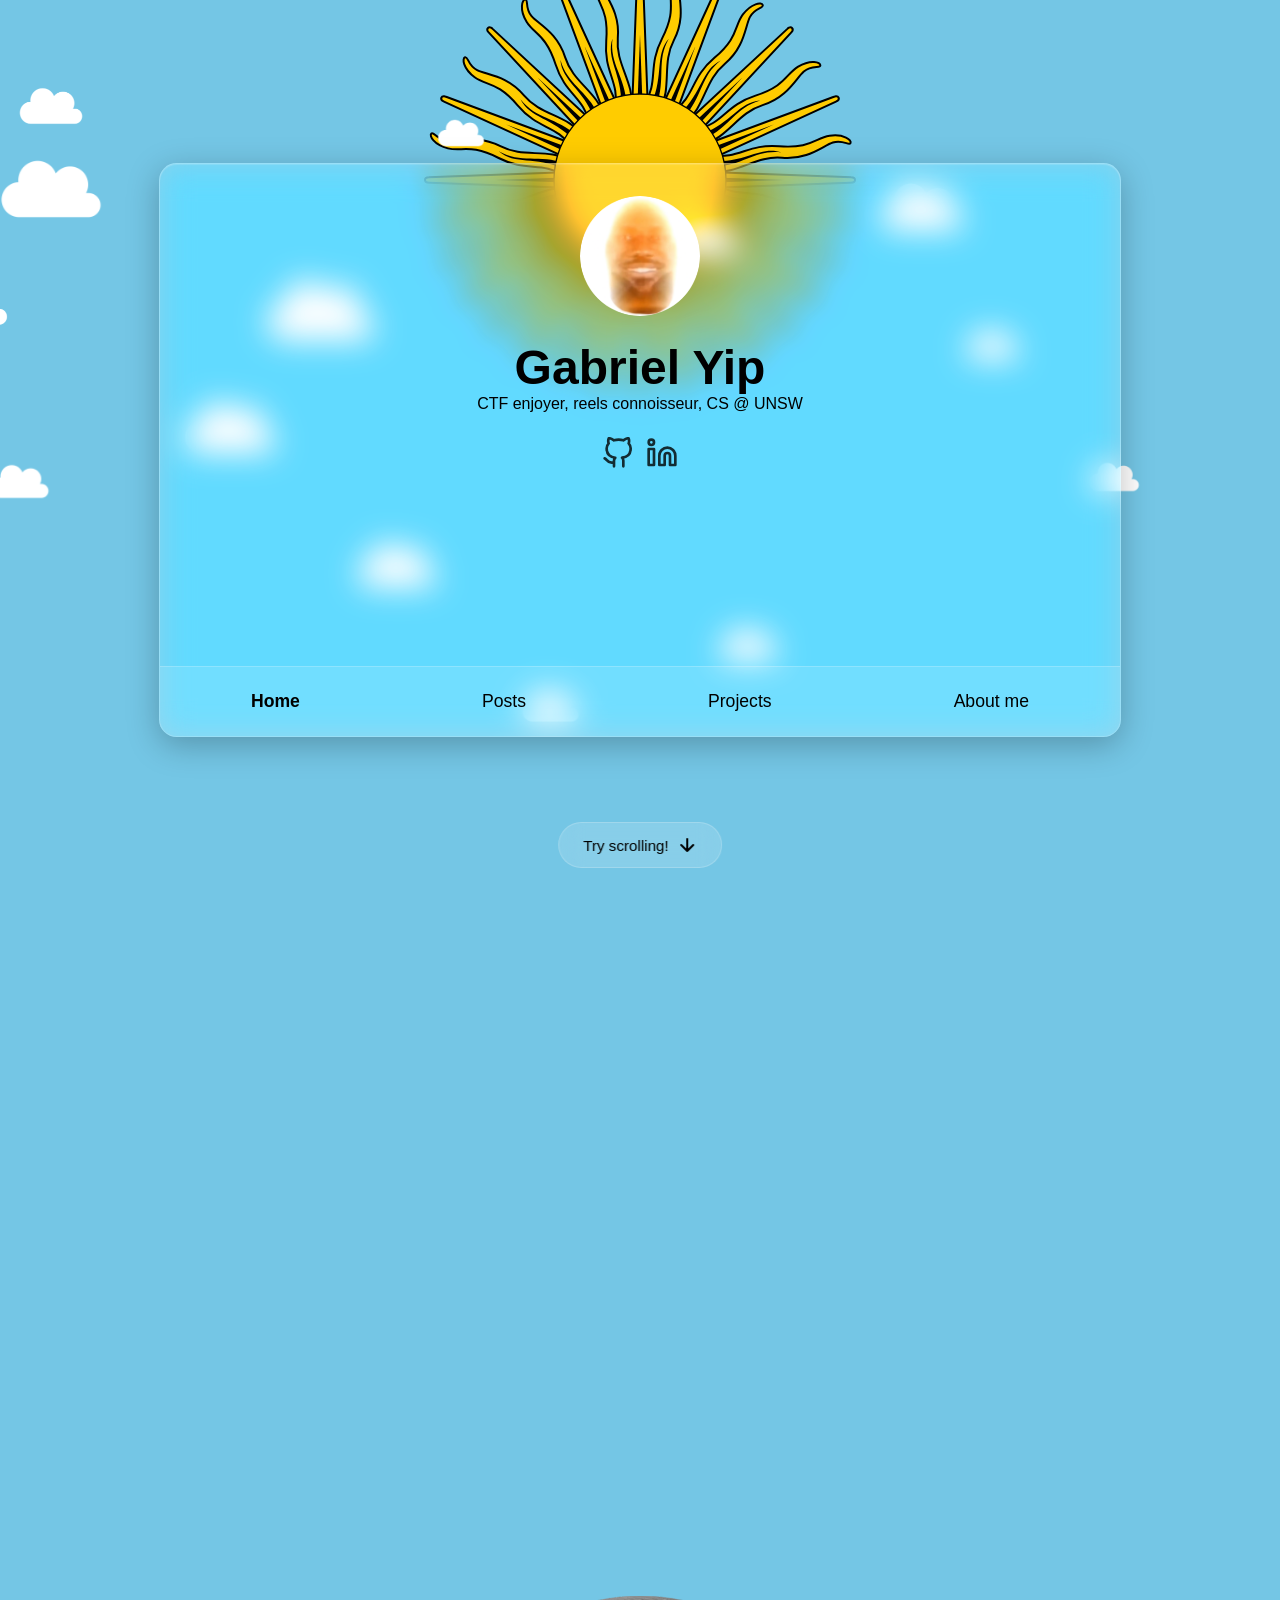
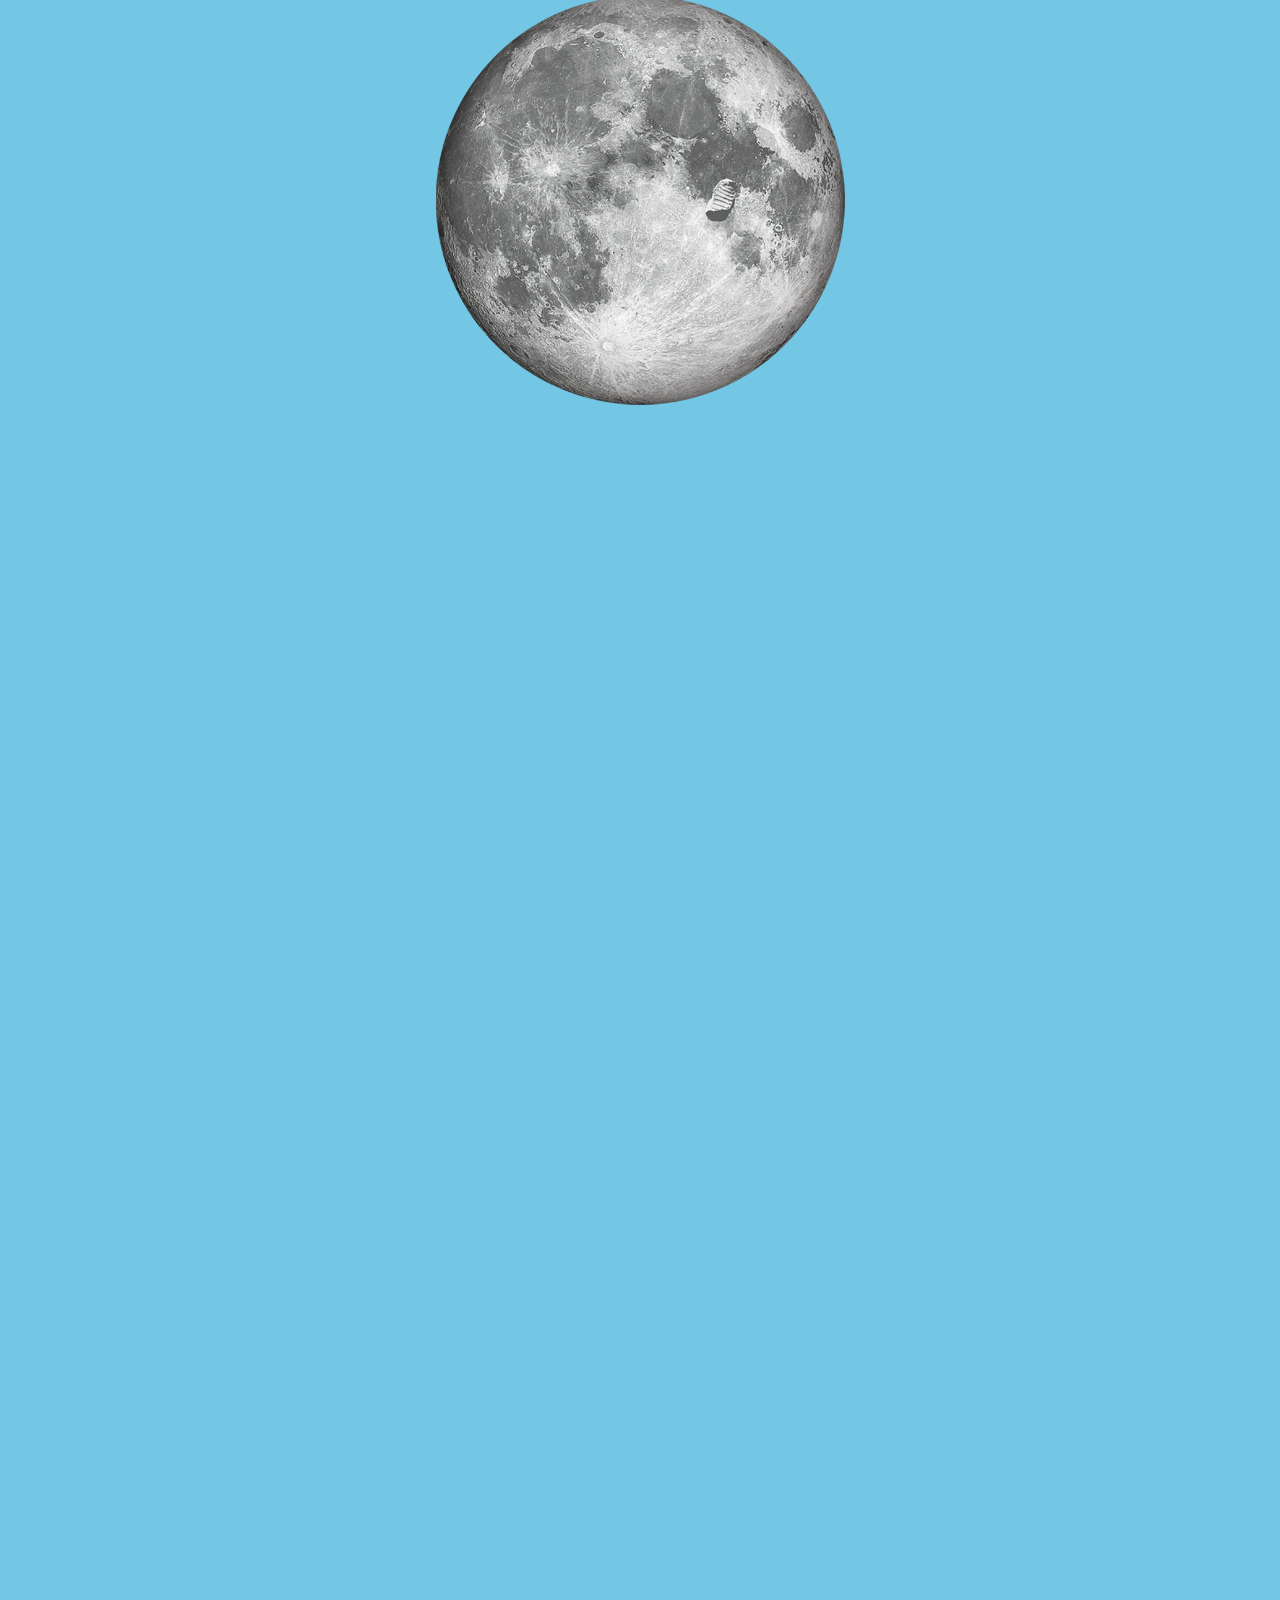
==== index.html @ 86042ba6 "first commit" ====
<!DOCTYPE html>
<html lang="en">
<head>
    <meta charset="UTF-8">
    <meta name="viewport" content="width=device-width, initial-scale=1.0">
    <title>Gabriel Yip</title>
    <link rel="stylesheet" href="style.css">
</head>
<body style="min-height:100vh; margin:0; background: #ADD8E6; color: #fff;">
    <img class="sun" src="./assets/sun.svg" alt="sun">
    <img class="moon" src="./assets/moon.webp" alt="moon">
    <div class="cloud" style="width: 18vw; height: 7.5vh; top: 8vh;" data-start="-5" data-end="25"></div>
    <div class="cloud" style="width: 24vw; height: 10vh; top: 18vh;" data-start="60" data-end="95"></div>
    <div class="cloud" style="width: 12vw; height: 5.5vh; top: 12vh;" data-start="30" data-end="50"></div>
    <div class="cloud" style="width: 30vw; height: 13vh; top: 28vh;" data-start="10" data-end="40"></div>
    <div class="cloud" style="width: 15vw; height: 6.5vh; top: 35vh;" data-start="70" data-end="85"></div>
    <div class="cloud" style="width: 20vw; height: 8.5vh; top: 22vh;" data-start="45" data-end="60"></div>
    <div class="cloud" style="width: 26vw; height: 11vh; top: 42vh;" data-start="5" data-end="35"></div>
    <div class="cloud" style="width: 14vw; height: 6vh; top: 50vh;" data-start="80" data-end="100"></div>
    <div class="cloud" style="width: 22vw; height: 9.5vh; top: 58vh;" data-start="20" data-end="45"></div>
    <div class="cloud" style="width: 17vw; height: 7.2vh; top: 68vh;" data-start="50" data-end="75"></div>
    <div class="cloud" style="width: 28vw; height: 12vh; top: 15vh;" data-start="-10" data-end="30"></div>
    <div class="cloud" style="width: 16vw; height: 6.8vh; top: 75vh;" data-start="35" data-end="65"></div>
    <div class="cloud" style="width: 19vw; height: 15vh; top: 65vh;" data-start="-20" data-end="10"></div>
    <div class="cloud" style="width: 13vw; height: 7vh; top: 50vh;" data-start="-5" data-end="10"></div>
    <div class="cloud" style="width: 26vw; height: 8vh; top: 30vh;" data-start="-15" data-end="10"></div>
    <div class="cloud" style="width: 24vw; height: 6.2vh; top: 10vh;" data-start="-35" data-end="5"></div>
    <div class="card">
        <div class="card-content">
            <div class="content-section active" id="home-section">
                <img class="home-pfp" src="./assets/pfp.png" alt="">
                <div class="home-title">Gabriel Yip</div>
                <div class="home-description">CTF enjoyer, reels connoisseur, CS @ UNSW</div>
                <div class="home-social"><a href="https://github.com/6plosive" target="_blank" rel="noopener me" title="Github"><svg class="feather" width="24" height="24" viewBox="0 0 24 24" fill="none" stroke="currentcolor" stroke-width="2" stroke-linecap="round" stroke-linejoin="round"><path d="M9 19c-5 1.5-5-2.5-7-3m14 6v-3.87a3.37 3.37.0 00-.94-2.61c3.14-.35 6.44-1.54 6.44-7A5.44 5.44.0 0020 4.77 5.07 5.07.0 0019.91 1S18.73.65 16 2.48a13.38 13.38.0 00-7 0C6.27.65 5.09 1 5.09 1A5.07 5.07.0 005 4.77 5.44 5.44.0 003.5 8.55c0 5.42 3.3 6.61 6.44 7A3.37 3.37.0 009 18.13V22"></path></svg></a><a href="https://www.linkedin.com/in/yip-gabriel/" target="_blank" rel="noopener me" title="Linkedin"><svg class="feather" width="24" height="24" viewBox="0 0 24 24" fill="none" stroke="currentcolor" stroke-width="2" stroke-linecap="round" stroke-linejoin="round"><path d="M16 8a6 6 0 016 6v7h-4v-7a2 2 0 00-2-2 2 2 0 00-2 2v7h-4v-7a6 6 0 016-6z"></path><rect x="2" y="9" width="4" height="12"></rect><circle cx="4" cy="4" r="2"></circle></svg></a></div>
            </div>
            <div class="content-section" id="posts-section">
                <div class="home-title">Posts</div>
                <div class="posts-grid">
                    <a href="https://6plosive.github.io/portfolio/en/posts/rcr-writeup/note-service/" target="_blank" rel="noopener noreferrer" class="post-card">
                        <h3 class="post-title">RCR 2025 Writeup - Note services</h3>
                        <span class="post-date">Jun 10, 2025</span>
                    </a>
                    <a href="https://6plosive.github.io/portfolio/en/posts/rcr-writeup/3-rsa/" target="_blank" rel="noopener noreferrer" class="post-card">
                        <h3 class="post-title">RCR 2025 Writeup - 3 RSA</h3>
                        <span class="post-date">Jun 10, 2025</span>
                    </a>
                    <a href="https://6plosive.github.io/portfolio/en/posts/my-first-post/" target="_blank" rel="noopener noreferrer" class="post-card">
                        <h3 class="post-title">My First Post</h3>
                        <span class="post-date">May 21, 2025</span>
                    </a>
                </div>
            </div>
            <div class="content-section" id="projects-section">
                <div class="home-title">Projects</div>
                <div class="posts-grid">
                    <a href="https://github.com/6plosive/portfolio" target="_blank" rel="noopener noreferrer" class="post-card">
                        <h3 class="post-title">Portfolio made with Hugo</h3>
                        <span class="post-date">Github - Jun 11, 2025</span>
                    </a>
                    <a href="https://github.com/6plosive/flappy-bird" target="_blank" rel="noopener noreferrer" class="post-card">
                        <h3 class="post-title">Flappy Bird</h3>
                        <span class="post-date">Github - Dec 27, 2024</span>
                    </a>
                    <a href="https://github.com/6plosive/SkyblockReborn" target="_blank" rel="noopener noreferrer" class="post-card">
                        <h3 class="post-title">Skyblock Reborn</h3>
                        <span class="post-date">Github - Dec 21, 2024</span>
                    </a>
                    <a href="https://github.com/6plosive/GoofyLang" target="_blank" rel="noopener noreferrer" class="post-card">
                        <h3 class="post-title">GoofyLang</h3>
                        <span class="post-date">Github - Nov 22, 2022</span>
                    </a>
                    <a href="https://github.com/6plosive/pong-mac" target="_blank" rel="noopener noreferrer" class="post-card">
                        <h3 class="post-title">Pong for Mac</h3>
                        <span class="post-date">Github - Oct 10, 2022</span>
                    </a>
                    <a href="https://github.com/6plosive/Talking-Ben-Sound-Board" target="_blank" rel="noopener noreferrer" class="post-card">
                        <h3 class="post-title">Talking Ben Sound Board</h3>
                        <span class="post-date">Github - Mar 17, 2022</span>
                    </a>
                    <a href="https://github.com/6plosive/Talking-Ben" target="_blank" rel="noopener noreferrer" class="post-card">
                        <h3 class="post-title">Talking Ben</h3>
                        <span class="post-date">Github - Mar 11, 2022</span>
                    </a>
                </div>
            </div>
            <div class="content-section" id="about-section">
                <div class="home-title">About me</div>
                <div class="about-me-para">Hi! I am Gabriel Yip, a 2nd year Computer Science student at UNSW. I am from Hong Kong but decided to pursue my studies in Australia. Sydney is awesome (but expensive)!</div>
                <div class="about-me-para">I have been fascinated by coding from a very young age. When I was about 15, I started learning programming and built my first Minecraft plugin. It was a plugin that recreates some features/items in Hypixel Skyblock (Hyperion, F7 Dungeons if you are wondering). I posted showcase videos about it as well. The videos didn't get many views, but the experience sparked my interest in software development.</div>
                <div class="about-me-para">In high school, I joined a few competitive programming competitions. With some basic C++ knowledge, I was able to solve some interesting problems and win some prizes from various competitions.</div>
                <div class="about-me-para">While I was quite good at competitive programming, it never won my heart as much as when I joined my first CTF hosted by UNSW. The thrill of solving challenges with real world applications was unmatched. I got to apply my knowledge in software engineering while solving puzzles, which is so much fun to me. I ended up winning most of them. But most importantly, I got to learn more about cybersecurity and ethical hacking.</div>
                <div class="about-me-para">Outside of coding and CTFs, I like to cycle around Sydney and explore new cafes. It is a great way to wind down from all the stress and breathe in the fresh air.</div>
            </div>
        </div>
        <nav class="bottom-nav">
            <a href="#" class="nav-item active" data-section="home-section">Home</a>
            <a href="#" class="nav-item" data-section="posts-section">Posts</a>
            <a href="#" class="nav-item" data-section="projects-section">Projects</a>
            <a href="#" class="nav-item" data-section="about-section">About me</a>
        </nav>
    </div>
    <div class="scroll-tip">
        <span>Try scrolling!</span>
        <svg width="20" height="20" viewBox="0 0 20 20" fill="none" xmlns="http://www.w3.org/2000/svg">
            <path d="M10 4V16M10 16L4 10M10 16L16 10" stroke="currentColor" stroke-width="2" stroke-linecap="round" stroke-linejoin="round"/>
        </svg>
    </div>
    <div class="scroll-space"></div>
</body>
<script src="script.js"></script>
</html>
---- style.css ----
.cloud{
  position: fixed;
  top: 20vh;
  left: 0;
  width: 12vh;
  height: 12vh;
  background: url('/assets/cloud.png') no-repeat center/contain;
  pointer-events: none;
  will-change: transform;
  transform: translate3d(20vw, 0, 0);
  animation: none;
}

.sun {
  position: fixed;
  /* top: 50%; */
  left: 50%;
  transform: translate(-50%, -50%);
  width: 48vh;
  height: 48vh;
  pointer-events: none;
  z-index: 0;
  animation: spin 60s linear infinite;
}

.moon {
  position: fixed;
  /* top: 50%; */
  left: 50%;
  transform: translate(-50%, -50%);
  width: 55vh;
  height: 55vh;
  pointer-events: none;
  z-index: 0;
  animation: spin 60s linear infinite;
}

@keyframes spin {
  from {
    transform: translate(-50%, -50%) rotate(0deg);
  }
  to {
    transform: translate(-50%, -50%) rotate(360deg);
  }
}

body {
  margin: 0;
  overflow-x: hidden;
}

.scroll-tip {
  position: fixed;
  bottom: 2rem;
  left: 50%;
  transform: translateX(-50%);
  display: flex;
  align-items: center;
  gap: 0.5rem;
  padding: 0.75rem 1.5rem;
  background: rgba(255, 255, 255, 0.15);
  backdrop-filter: blur(12px);
  -webkit-backdrop-filter: blur(12px);
  border: 1px solid rgba(255, 255, 255, 0.2);
  border-radius: 2rem;
  color: inherit;
  font-size: 0.95rem;
  font-family: trebuchet ms, Verdana, verdana ref, segoe ui, Candara, lucida grande, lucida sans unicode, lucida sans, Tahoma, sans-serif;
  pointer-events: none;
  z-index: 100;
  opacity: 0;
  transition: opacity 0.3s ease;
}

.scroll-tip.visible {
  opacity: 1;
}

.scroll-tip svg {
  animation: bounce 2s infinite;
}

@keyframes bounce {
  0%, 100% {
    transform: translateY(0);
  }
  50% {
    transform: translateY(5px);
  }
}

.card {
  position: fixed;
  top: 50%;
  left: 50%;
  transform: translate(-50%, -50%);
  width: 70%;
  height: 60vh;
  min-height: 320px;
  overflow: hidden;
  padding: 2rem 2rem 0;
  display: flex;
  flex-direction: column;
  
  /* Core semi-transparent white */
  background: rgba(255, 255, 255, 0.18);
  
  /* Modern glass effect */
  backdrop-filter: blur(16px) saturate(180%);
  -webkit-backdrop-filter: blur(16px) saturate(180%);
  
  border: 1px solid rgba(255, 255, 255, 0.25);
  border-radius: 1.1rem;
  
  box-shadow: 
    0 8px 32px rgba(0, 0, 0, 0.25),
    inset 0 1px 1px rgba(255, 255, 255, 0.15);
  
  color: #0f172a;
  transition: all 0.35s ease;
}

.card-content {
  will-change: transform;
  flex: 1;
  overflow: hidden;
  padding: 0;
  position: relative;
}

.content-section {
  display: none;
  width: 100%;
  overflow: hidden;
  will-change: transform;
  padding-bottom: 2rem;
}

.content-section.active {
  display: block;
}

.scroll-space {
  height: 600vh;
}

h2 {
  margin: 0 0 1.1rem 0;
  font-size: 1.6rem;
  font-weight: 600;
}

p {
  margin: 0;
  line-height: 1.6;
  opacity: 0.95;
}

.home-pfp {
  width: 120px;
  height: 120px;
  border-radius: 50%;
  margin: 0 auto 1.5rem auto;
  display: block;
}

.home-title {
  font-family: trebuchet ms, Verdana, verdana ref, segoe ui, Candara, lucida grande, lucida sans unicode, lucida sans, Tahoma, sans-serif;
  text-align: center;
  font-size: 3em;
  font-weight: bold;
}

.home-description {
  font-family: trebuchet ms, Verdana, verdana ref, segoe ui, Candara, lucida grande, lucida sans unicode, lucida sans, Tahoma, sans-serif;
  text-align: center;
  font-size: 1em;
  margin-bottom: 1.5rem;
}

.home-social {
  text-align: center;
  opacity: .8;
  margin-bottom: 0.5rem;
}

.home-social a,
.home-social a:visited,
.home-social a:hover,
.home-social a:active {
  color: #1e293b;
  text-decoration: none;
  display: inline-flex;
  align-items: center;
  justify-content: center;
  margin: 0 0.35rem;
  
}

.home-social svg {
  width: 2em;
  height: 2em;
  stroke: #1e293b;
}

.bottom-nav {
  display: flex;
  justify-content: space-around;
  align-items: center;
  padding: 1rem 0;
  border-top: 1px solid rgba(255, 255, 255, 0.2);
  background: rgba(255, 255, 255, 0.1);
  margin: 0 -2rem;
  padding: 1rem 0;
}

.nav-item {
  font-family: trebuchet ms, Verdana, verdana ref, segoe ui, Candara, lucida grande, lucida sans unicode, lucida sans, Tahoma, sans-serif;
  font-size: 1.1em;
  font-weight: 500;
  text-decoration: none;
  color: inherit;
  transition: opacity 0.2s ease;
  padding: 0.5rem 1rem;
  cursor: pointer;
}

.nav-item:hover {
  opacity: 0.7;
}

.nav-item.active {
  font-weight: 700;
  opacity: 1;
}

.posts-grid {
  display: flex;
  flex-direction: column;
  gap: 1rem;
  padding: 1rem 0;
  margin: 0 1rem;
}

.post-card {
  background: rgba(255, 255, 255, 0.25);
  backdrop-filter: blur(8px);
  -webkit-backdrop-filter: blur(8px);
  border: 1px solid rgba(255, 255, 255, 0.3);
  border-radius: 0.75rem;
  padding: 1.25rem;
  text-decoration: none;
  color: inherit;
  transition: all 0.3s ease;
  cursor: pointer;
}

.post-card:hover {
  background: rgba(255, 255, 255, 0.35);
  transform: translateY(-2px);
  box-shadow: 0 4px 12px rgba(0, 0, 0, 0.15);
}

.post-title {
  margin: 0 0 0.5rem 0;
  font-size: 1.25rem;
  font-weight: 600;
  font-family: trebuchet ms, Verdana, verdana ref, segoe ui, Candara, lucida grande, lucida sans unicode, lucida sans, Tahoma, sans-serif;
}

.post-description {
  margin: 0 0 0.75rem 0;
  font-size: 0.95rem;
  opacity: 0.85;
  line-height: 1.5;
}

.post-date {
  font-size: 0.85rem;
  opacity: 0.7;
  font-style: italic;
}

.nav-item:hover {
  opacity: 0.7;
}

.about-me-para {
  font-family: trebuchet ms, Verdana, verdana ref, segoe ui, Candara, lucida grande, lucida sans unicode, lucida sans, Tahoma, sans-serif;
  /* text-align: center; */
  font-size: 1em;
  margin-bottom: 1rem;
}
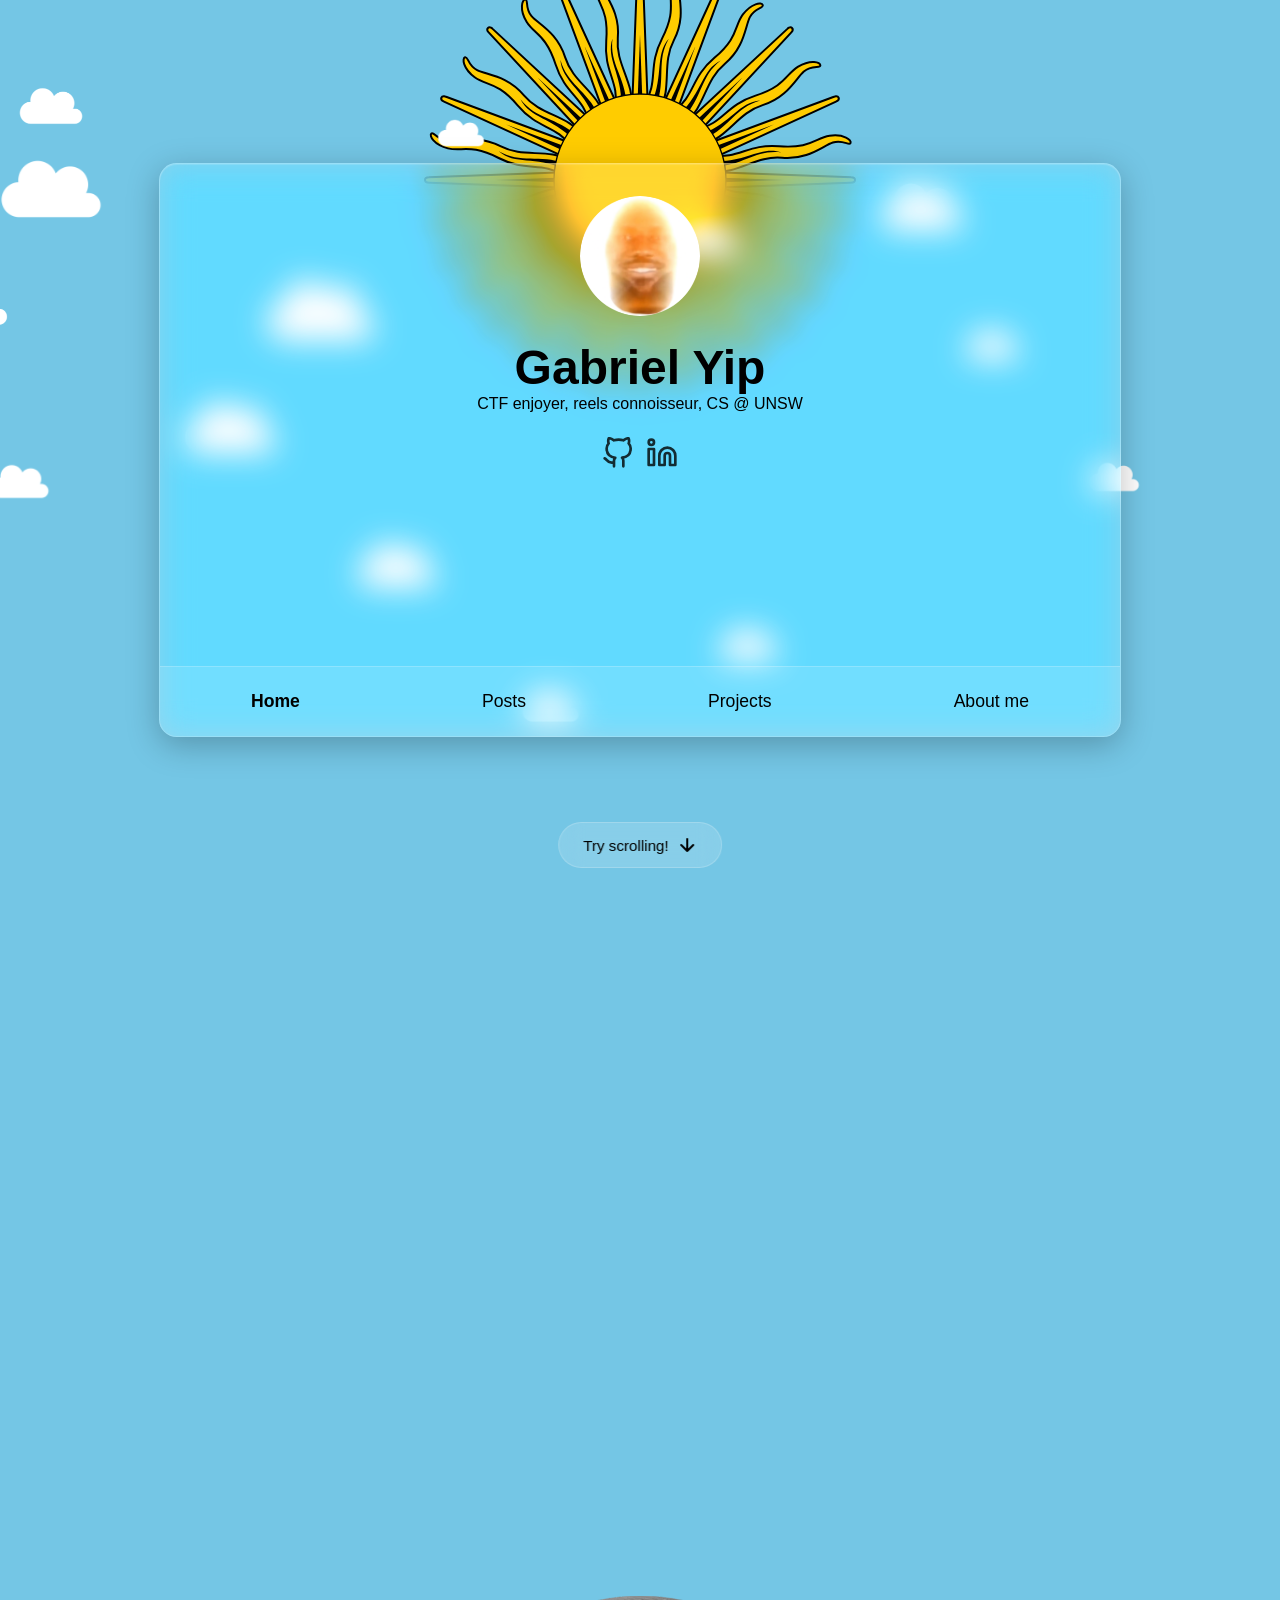
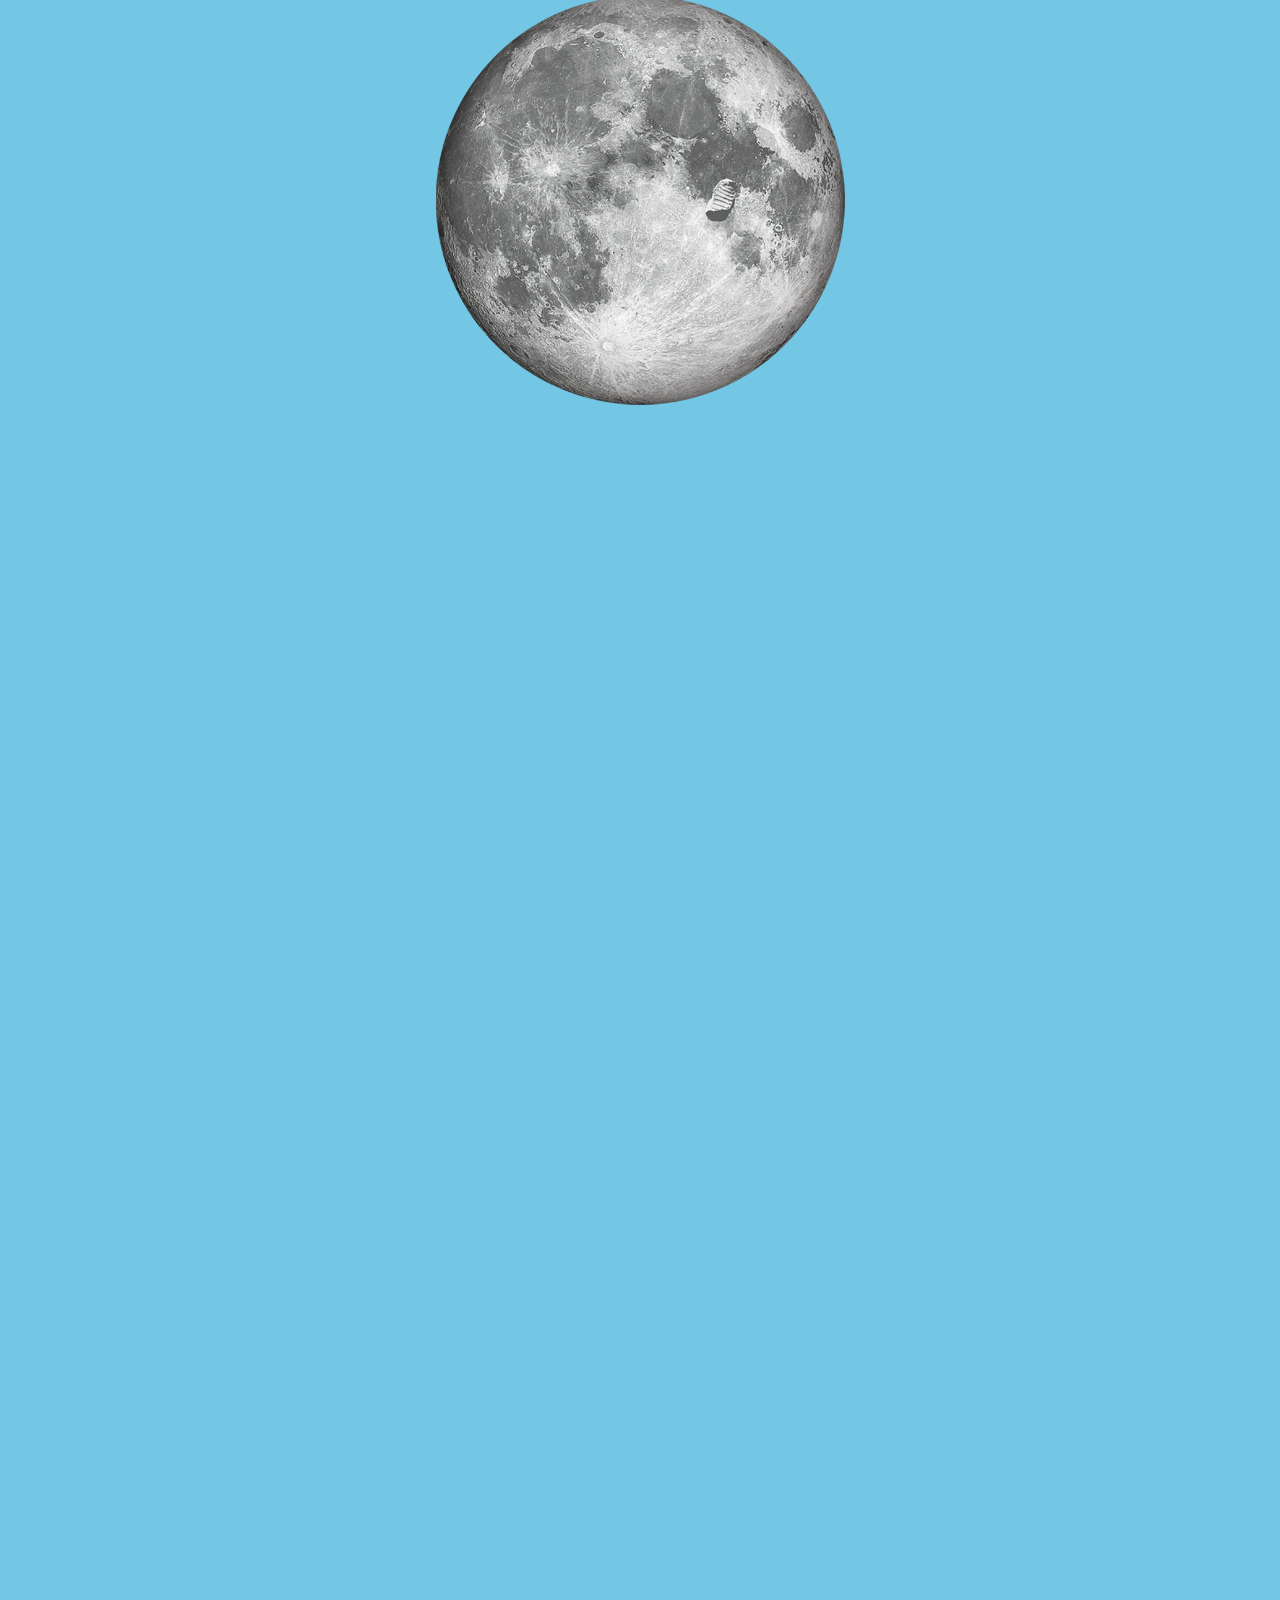
==== commit 3447363a: "Fixed some text colouring issue" ====
--- a/index.html
+++ b/index.html
@@ -53,8 +53,12 @@
             <div class="content-section" id="projects-section">
                 <div class="home-title">Projects</div>
                 <div class="posts-grid">
+                    <a href="https://github.com/6plosive/devsoc" target="_blank" rel="noopener noreferrer" class="post-card">
+                        <h3 class="post-title">Portfolio for devsoc</h3>
+                        <span class="post-date">Github - Feb 14, 2026</span>
+                    </a>
                     <a href="https://github.com/6plosive/portfolio" target="_blank" rel="noopener noreferrer" class="post-card">
-                        <h3 class="post-title">Portfolio made with Hugo</h3>
+                        <h3 class="post-title">Portfolio</h3>
                         <span class="post-date">Github - Jun 11, 2025</span>
                     </a>
                     <a href="https://github.com/6plosive/flappy-bird" target="_blank" rel="noopener noreferrer" class="post-card">
--- a/style.css
+++ b/style.css
@@ -4,7 +4,7 @@
   left: 0;
   width: 12vh;
   height: 12vh;
-  background: url('/assets/cloud.png') no-repeat center/contain;
+  background: url('./assets/cloud.png') no-repeat center/contain;
   pointer-events: none;
   will-change: transform;
   transform: translate3d(20vw, 0, 0);
@@ -117,7 +117,7 @@
     inset 0 1px 1px rgba(255, 255, 255, 0.15);
   
   color: #0f172a;
-  transition: all 0.35s ease;
+  /* transition: all 0.35s ease; */
 }
 
 .card-content {
@@ -141,7 +141,7 @@
 }
 
 .scroll-space {
-  height: 600vh;
+  height: 400vh;
 }
 
 h2 {
